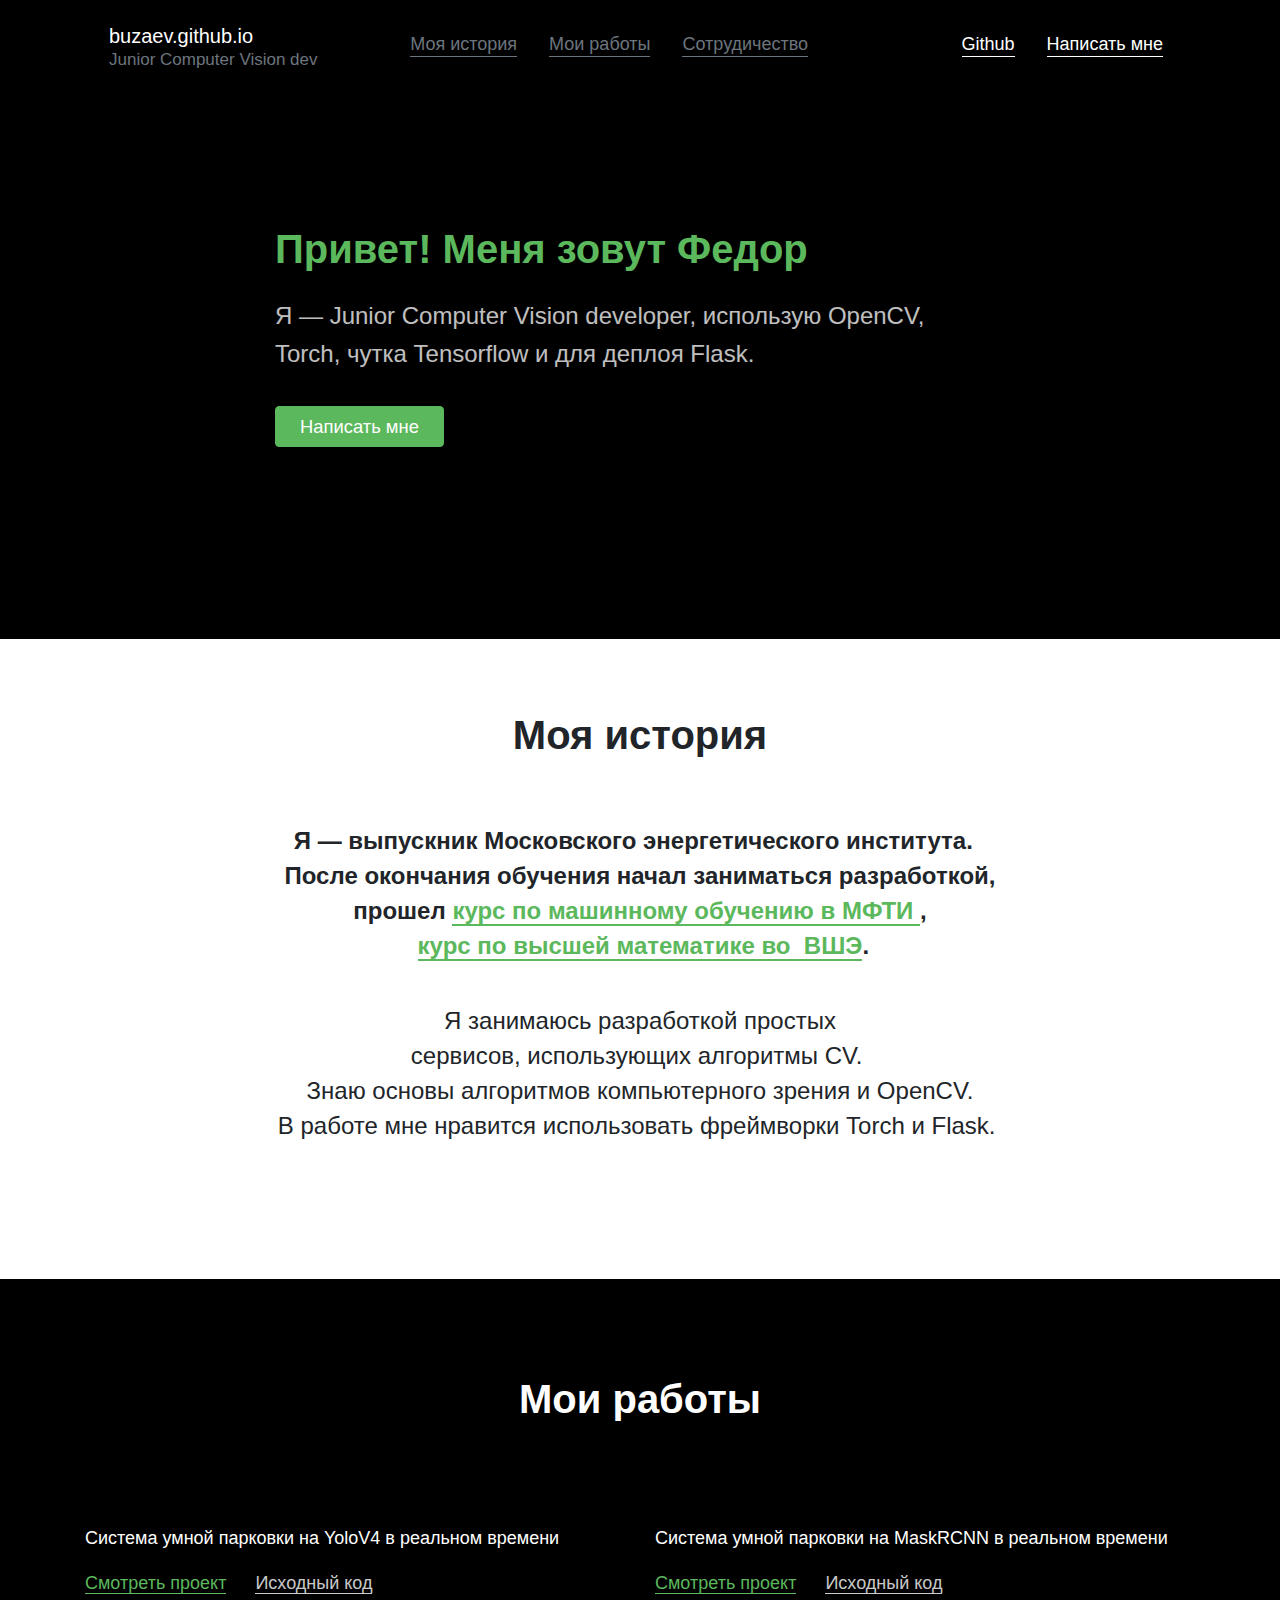
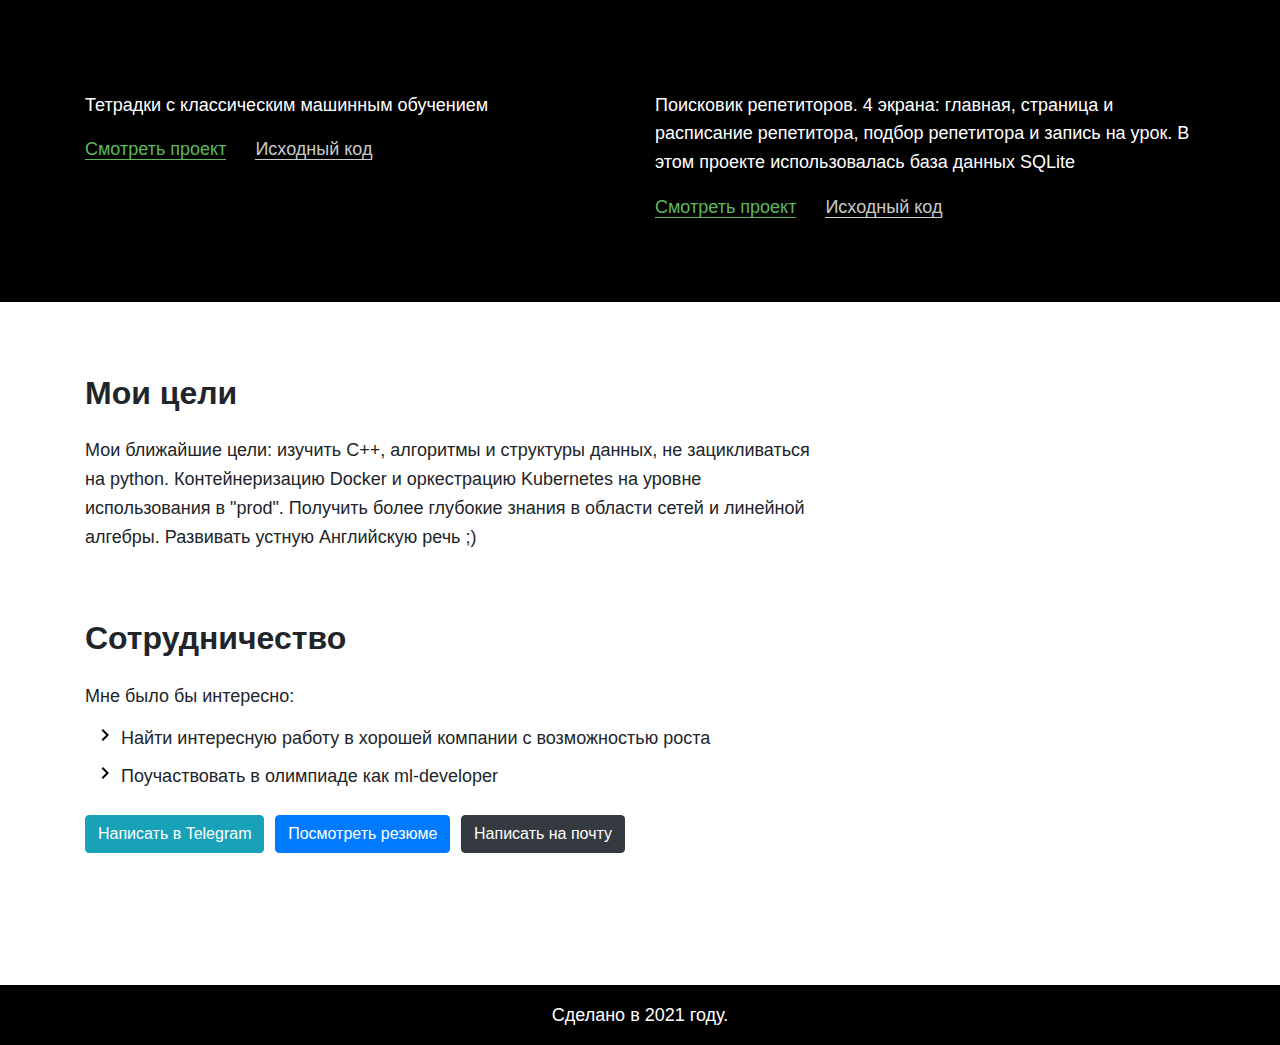
==== index.html @ 179e17c2 "second" ====
<!DOCTYPE html>
<html lang="ru">
  <head>
    <meta charset="utf-8">
    <meta name="viewport" content="width=device-width, initial-scale=1, shrink-to-fit=no">
    <link rel="stylesheet" href="https://maxcdn.bootstrapcdn.com/bootstrap/4.0.0/css/bootstrap.min.css" integrity="sha384-Gn5384xqQ1aoWXA+058RXPxPg6fy4IWvTNh0E263XmFcJlSAwiGgFAW/dAiS6JXm" crossorigin="anonymous">
    <link rel="stylesheet" href="css/custom.css">
    <title> buzaev.github.io | Junior computer vision dev</title>
  </head>
  <body>

    <section class="promo dark-bg pt-2 pb-5">
      <div class="container">
        <nav class="navbar navbar-expand-lg mb-5 navbar-dark">
          <a href="#" class="navbar-brand logo d-flex align-items-center text-white text-decoration-none align-content-start">
            <div class="logo-left pr-2">
              <img src="../static/6.png" alt="" class="rounded-circle" width="54">
            </div>
            <div class="logo-right ">
              <div class="logo-title">buzaev.github.io</div>
              <div class="logo-subtitle text-muted">Junior Computer Vision dev</div>
            </div>
          </a>
          <button class="navbar-toggler navbar-light" type="button" data-toggle="collapse" data-target="#navbarNav" aria-controls="navbarNav" aria-expanded="false" aria-label="Toggle navigation">
            <span class="navbar-toggler-icon"></span>
          </button>
          <div class="collapse navbar-collapse" id="navbarNav">
            <ul class="nav m-auto">
              <li class="nav-item mx-3">
                <a href="#story" class="nav-link text-muted link-border-bottom">Моя история</a>
              </li>
              <li class="nav-item mx-3">
                <a href="#projects" class="nav-link text-muted link-border-bottom">Мои работы</a>
              </li>
              <li class="nav-item mx-3">
                <a href="#contact" class="nav-link text-muted link-border-bottom">Сотрудичество</a>
              </li>
            </ul>
            <ul class="nav ml-auto">
              <li class="nav-item mx-3">
                <a href="https://github.com/buzaev-fedor" class="nav-link text-white link-border-bottom">Github</a>
              </li>
              <li class="nav-item mx-3 mr-0">
                <a href="#contact" class="nav-link text-white link-border-bottom">Написать мне</a>
              </li>
            </ul>
          </div>
        </nav>


        <div class="row py-0 py-sm-5">
          <div class="col-12 col-lg-8 offset-lg-2 mb-0 mb-sm-5 py-5">
            <h1 class="h1 font-weight-bold font-color-green mb-4">Привет! Меня зовут Федор</h1>
            <p class="promo-text pb-3">Я&nbsp;&mdash; Junior Computer Vision developer, использую OpenCV, <br> Torch, чутка Tensorflow и для деплоя Flask. </p>
            <a href="#contact" class="btn btn-success btn-green">Написать мне</a>
          </div>
        </div>
      </div>
    </section>

    <section class="story container py-5 text-center" id="story">
      <h2 class="h1 font-weight-bold mt-4 mb-3 mb-sm-5 pb-3">Моя история</h2>
      <div class="row">
        <div class="col-12 col-sm-8 offset-sm-2 px-2 pb-5">
          <p class="font-weight-bold pb-4">Я &mdash; выпускник Московского энергетического института. &nbsp После окончания обучения&nbsp;начал заниматься разработкой, прошел <a href="https://drive.google.com/file/d/1KA5EN2AkxcQYVrRhtXF7GDnsIg-53FVK/view?usp=sharing" class="story-link" target="_blank">курс по&nbsp;машинному обучению в МФТИ&nbsp;</a>,<br> &nbsp;<a href="https://drive.google.com/file/d/1lY4Bqi9aHiWbyceCOybcDTuI1pbOfR4i/view?usp=sharing" class="story-link" target="_blank">курс по&nbsp;высшей математике во &nbsp;ВШЭ</a>.</p>
          <p class="pb-4">Я&nbsp;занимаюсь разработкой простых<br> сервисов, использующих алгоритмы CV.&nbsp;<br> Знаю основы алгоритмов компьютерного зрения и OpenCV. <br> В&nbsp;работе мне нравится использовать фреймворки Torch и Flask.&nbsp;</p>
        </div>
      </div>
    </section>

    <section class="projects dark-bg pt-3 pt-sm-5 pb-3" id="projects">
      <div class="container">
        <h2 class="h1 font-weight-bold text-center mt-4 mt-sm-5 mb-0 mb-sm-4 pb-5">Мои работы</h2>
        <div class="row">
          <div class="col-12 col-sm-6 mb-5">
            <img src="../static/yolo.jpg" alt="" class="w-100 pb-4">
            <p class="mb-3">Система умной парковки на YoloV4 в реальном времени</p>
            <p>
              <a href="https://github.com/buzaev-fedor/Smart-parking-yolo" target="_blank" class="link link-green mr-4">Смотреть проект</a>
              <a href="https://github.com/buzaev-fedor/Smart-parking-yolo/blob/main/main.py" target="_blank" class="link">Исходный код</a>
            </p>
          </div>
          <div class="col-12 col-sm-6 mb-5">
            <img src="../static/maskrcnn.jpg" alt="" class="w-100 pb-4">
            <p class="mb-3">Система умной парковки на MaskRCNN в реальном времени</p>
            <p>
              <a href="https://github.com/buzaev-fedor/Smart-Parking-System-MaskRCNN" target="_blank" class="link link-green mr-4">Смотреть проект</a>
              <a href="https://github.com/buzaev-fedor/Smart-Parking-System-MaskRCNN/blob/main/main.py" target="_blank" class="link">Исходный код</a>
            </p>
          </div>
          <div class="col-12 col-sm-6 mb-5">
            <img src="../static/notebooks.jpg" alt="" class="w-100 pb-4">
            <p class="mb-3">Тетрадки с классическим машинным обучением</p>
            <p>
              <a href="https://github.com/buzaev-fedor/my-project-from-ml-course" target="_blank" class="link link-green mr-4">Смотреть проект</a>
              <a href="https://github.com/buzaev-fedor/my-project-from-ml-course" target="_blank" class="link">Исходный код</a>
            </p>
          </div>
          <div class="col-12 col-sm-6 mb-5">
            <img src="../static/teachers.jpg" alt="" class="w-100 pb-4">
            <p class="mb-3">Поисковик репетиторов. 4&nbsp;экрана: главная, страница и расписание репетитора, подбор репетитора и запись на урок. В этом проекте использовалась база данных SQLite</p>
            <p>
              <a href="https://dry-savannah-88077.herokuapp.com/" target="_blank" class="link link-green mr-4">Смотреть проект</a>
              <a href="https://github.com/buzaev-fedor/stepik_week_4" target="_blank" class="link">Исходный код</a>
            </p>
          </div>
        </div>
      </div>
    </section>

    <section class="goals container pt-3 pt-sm-5 pb-3">
      <h2 class="h2 font-weight-bold my-4">Мои цели</h2>
      <div class="row">
        <div class="col-12 col-sm-8 pb-1">
          <p class="pb-2">Мои ближайшие цели: изучить C++, алгоритмы и структуры данных, не зацикливаться на python. Контейнеризацию Docker и оркестрацию Kubernetes на уровне использования в "prod". Получить более глубокие знания в области сетей и линейной алгебры. Развивать устную Английскую речь ;)</p>
        </div>
      </div>
    </section>

    <section class="goals container mb-5 pb-sm-5 pb-0" id="contact">
      <h2 class="h2 font-weight-bold my-4">Сотрудничество</h2>
      <div class="row">
        <div class="col-12 col-sm-8 pb-1">
          <p class="pb-1 mb-1">Мне было бы интересно:</p>
          <ul class="list-unstyled mb-4">
            <li class="d-flex align-items-center align-content-start m-2" style="line-height: 24px;">
              <span class="pr-1">
                <svg xmlns="http://www.w3.org/2000/svg" height="24" viewBox="0 0 24 24" width="24"><path d="M10 6L8.59 7.41 13.17 12l-4.58 4.59L10 18l6-6z"/><path d="M0 0h24v24H0z" fill="none"/></svg>
              </span>
              <span>Найти интересную работу в хорошей компании с возможностью роста</span>
            </li>
            <li class="d-flex align-items-center align-content-start m-2" style="line-height: 24px;">
              <span class="pr-1">
                <svg xmlns="http://www.w3.org/2000/svg" height="24" viewBox="0 0 24 24" width="24"><path d="M10 6L8.59 7.41 13.17 12l-4.58 4.59L10 18l6-6z"/><path d="M0 0h24v24H0z" fill="none"/></svg>
              </span>
              <span>Поучаствовать в олимпиаде как ml-developer</span>
            </li>
          </ul>
          <div class="row">
            <div class="col-12 col-sm-9">
              <p class="d-flex justify-content-between flex-wrap">
                <a href="https://teleg.run/fbuzaev" class="btn btn-info mb-3" target="_blank">Написать в Telegram</a>
                  <a href=https://drive.google.com/file/d/1XdAFkaZh8h7i0Ovs1we1ITmmobDO7Qgw/view?usp=sharing" class="btn btn-primary mb-3" target="_blank">Посмотреть резюме</a>
                <a href="mailto:fbuzaev@gmail.com" class="btn btn btn-dark mb-3" target="_blank">Написать на почту</a>
              </p>
            </div>
          </div>
        </div>
      </div>
    </section>

    <footer class="footer dark-bg">
      <nav class="container navbar ">
        <ul class="nav m-auto py-2">
          <li class="nav-item mx-3">
            Cделано в 2021 году.
          </li>
        </ul>
      </nav>
    </footer>

    <script src="https://code.jquery.com/jquery-3.2.1.slim.min.js" integrity="sha384-KJ3o2DKtIkvYIK3UENzmM7KCkRr/rE9/Qpg6aAZGJwFDMVNA/GpGFF93hXpG5KkN" crossorigin="anonymous"></script>
    <script src="https://cdnjs.cloudflare.com/ajax/libs/popper.js/1.12.9/umd/popper.min.js" integrity="sha384-ApNbgh9B+Y1QKtv3Rn7W3mgPxhU9K/ScQsAP7hUibX39j7fakFPskvXusvfa0b4Q" crossorigin="anonymous"></script>
    <script src="https://maxcdn.bootstrapcdn.com/bootstrap/4.0.0/js/bootstrap.min.js" integrity="sha384-JZR6Spejh4U02d8jOt6vLEHfe/JQGiRRSQQxSfFWpi1MquVdAyjUar5+76PVCmYl" crossorigin="anonymous"></script>
  </body>
</html>
---- css/custom.css ----
html {
  scroll-behavior: smooth;
}

body {
  font-size: 18px;
  line-height: 1.6;
}

.dark-bg {
  background: #000;
  color: #fff;
}

.dark-bg .navbar-toggler {
  border: 1px solid #fff;
  color: #fff;
}

.font-color-green {
  color: #5CB85C;
}

.btn-green {
  font-size: 1.15rem;
  padding-left: 1.5rem;
  padding-right: 1.5rem;
  background-color: #5CB85C;
  border-color: #5CB85C;
}

.promo-text {
  font-size: 24px;
  opacity: .75;
}

.link-border-bottom {
  display: inline-block;
  padding:0;
  text-decoration: none;
  line-height: 1.3;
  border-bottom: 1px solid #6c757d;
  transition: .4s ease;
}

.text-white.link-border-bottom {
  border-bottom: 1px solid #fff;
}

.link-border-bottom:hover {
  border-color: transparent;
}

.link {
  color: rgba(255,255,255,.8);
  text-decoration: none;
  transition: .4s ease;
  border-bottom: 1px solid rgba(255,255,255,.8);
}

.link:hover {
  color: rgba(255,255,255,.8);
  text-decoration: none;
  border-color: transparent;
}

.link.link-green {
  color: #5CB85C;
  border-color: #5CB85C;
}

.link.link-green:hover {
  color: #5CB85C;
  border-color: transparent;
}

.link.link-yellow {
  color: #ffeb3b;
  border-color: #ffeb3b;
}

.link.link-yellow:hover {
  color: #ffeb3b;
  border-color: transparent;
}

.logo:hover {
  text-decoration: none;
  transition: .4s ease;
  opacity: .85;
}

.logo-title {
  font-size: 20px;
  line-height: 1.5;
}

.logo-subtitle {
  font-size: 17px;
  line-height: 1;
}

.story p {
  font-size: 24px;
  line-height: 35px;
}

.story-link {
  color: #5CB85C;
  text-decoration: none;
  transition: .4s ease;
  border-bottom: 2px solid #5CB85C;
}

.story-link:hover {
  color: #5CB85C;
  text-decoration: none;
  border-color: transparent;
}
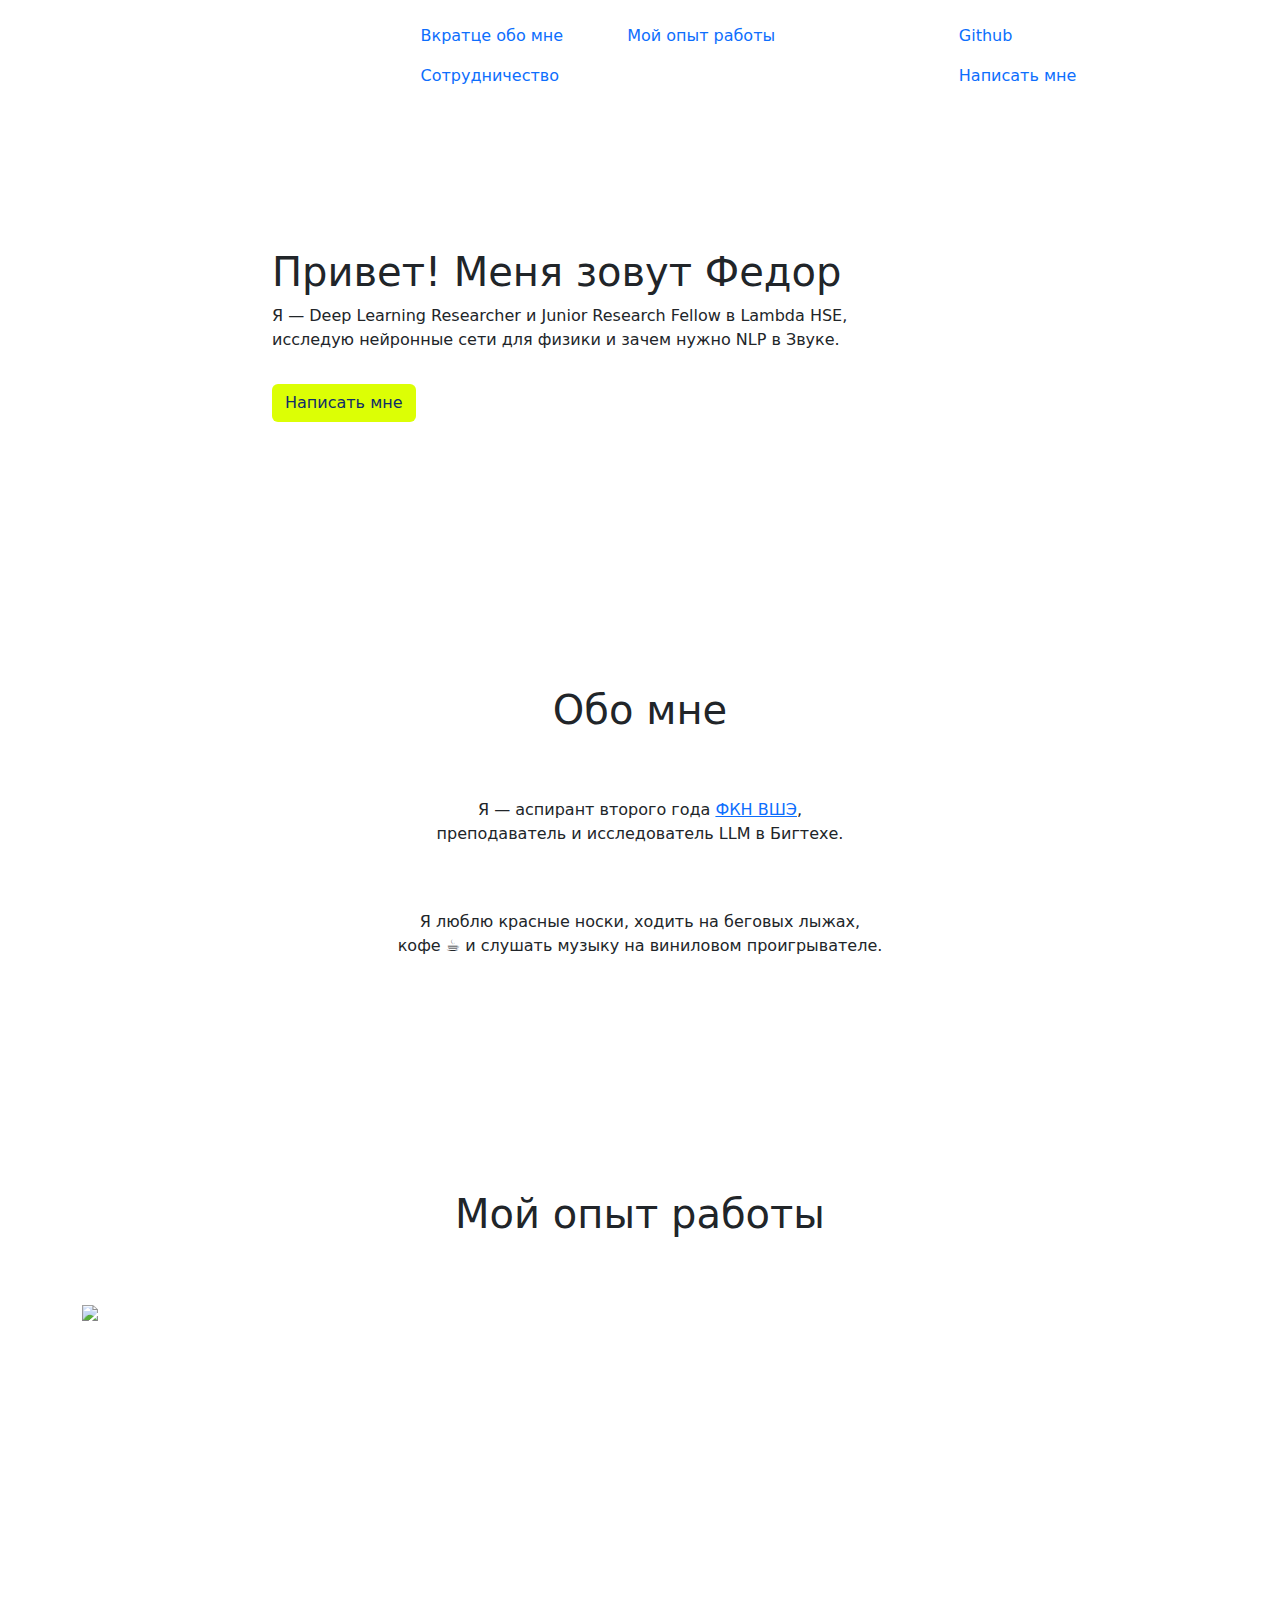
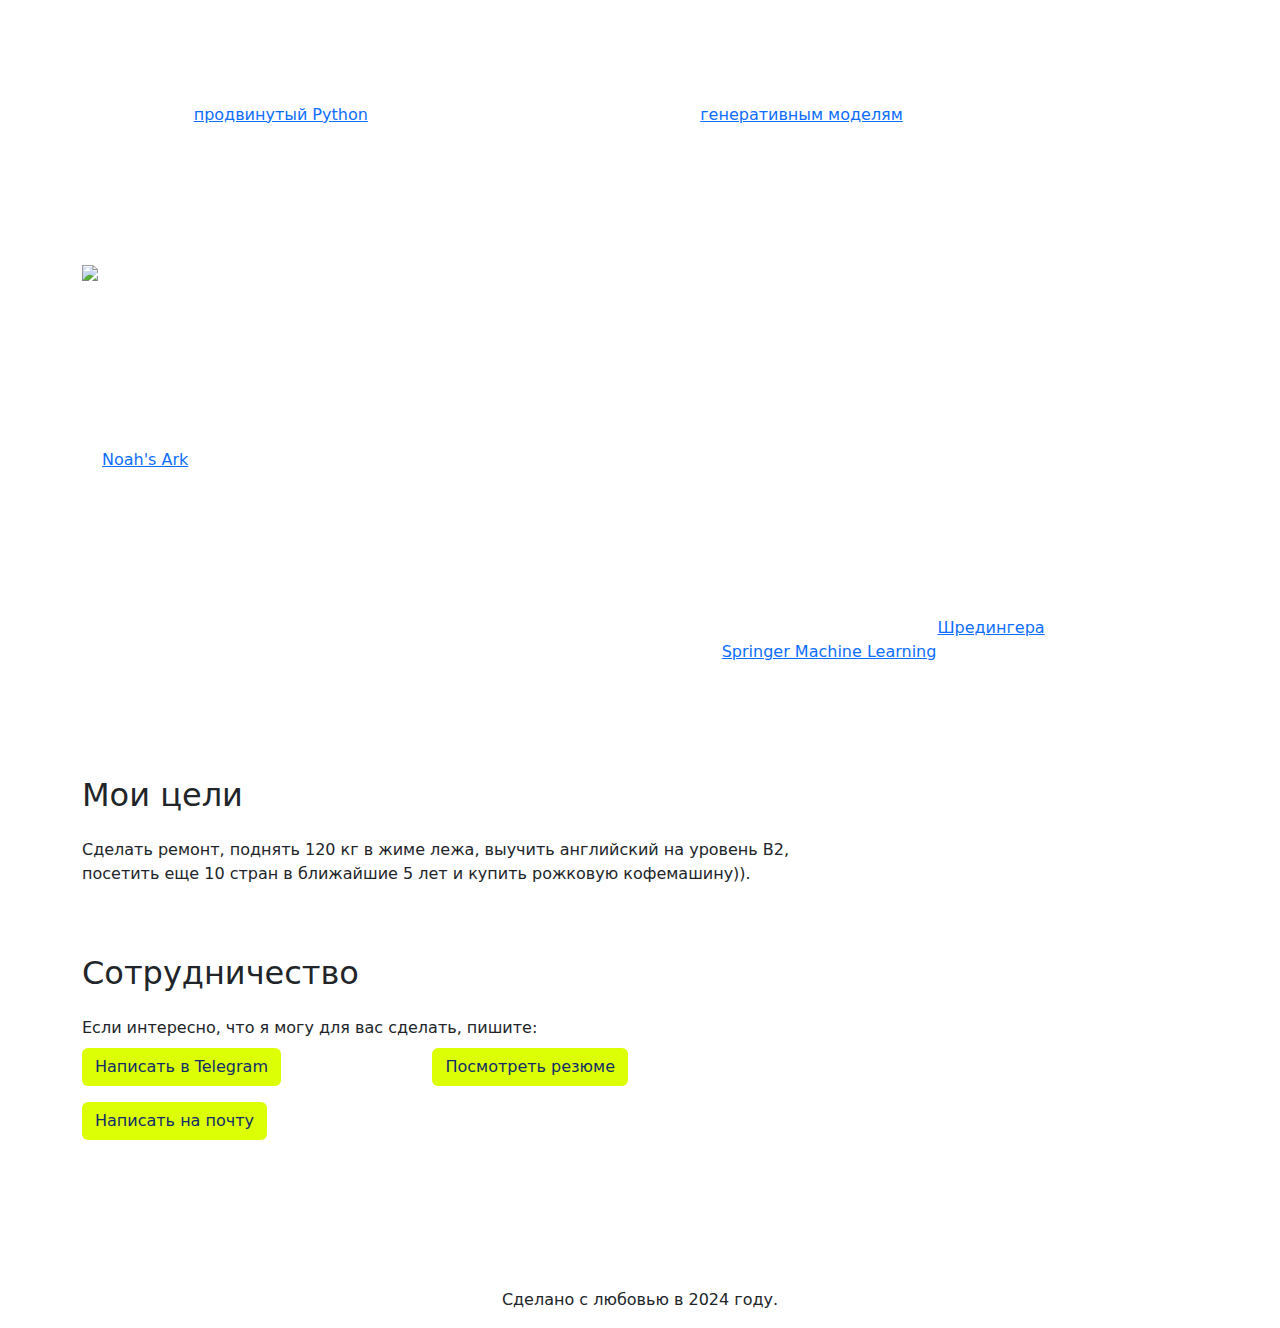
==== commit 3d951362: "Add html out for github" ====
--- a/index.html
+++ b/index.html
@@ -2,109 +2,132 @@
 <html lang="ru">
   <head>
     <meta charset="utf-8">
-    <meta name="viewport" content="width=device-width, initial-scale=1, shrink-to-fit=no">
-    <link rel="stylesheet" href="https://maxcdn.bootstrapcdn.com/bootstrap/4.0.0/css/bootstrap.min.css" integrity="sha384-Gn5384xqQ1aoWXA+058RXPxPg6fy4IWvTNh0E263XmFcJlSAwiGgFAW/dAiS6JXm" crossorigin="anonymous">
-    <link rel="stylesheet" href="css/custom.css">
-    <title> buzaev.github.io | Junior computer vision dev</title>
+    <meta name="viewport" content="width=device-width, initial-scale=1, shrink-to-fit=no"">
+    <link href="https://cdn.jsdelivr.net/npm/bootstrap@5.3.3/dist/css/bootstrap.min.css" rel="stylesheet", crossorigin="anonymous">
+    <link rel="stylesheet" href="static/css/custom.css">
+    <title> buzaev-fedor.github.io | Deep Learning Researcher </title>
   </head>
   <body>
 
     <section class="promo dark-bg pt-2 pb-5">
       <div class="container">
         <nav class="navbar navbar-expand-lg mb-5 navbar-dark">
-          <a href="#" class="navbar-brand logo d-flex align-items-center text-white text-decoration-none align-content-start">
-            <div class="logo-left pr-2">
-              <img src="../static/6.png" alt="" class="rounded-circle" width="54">
+          <div class="container-fluid">
+            <a href="#" class="navbar-brand logo d-flex align-items-center text-decoration-none">
+              <div class="logo-left pe-2">
+                <img src="../static/6.png" alt="" class="rounded-circle" width="70">
+              </div>
+              <div class="logo-right" style="margin-left: 6px;">
+                <div class="logo-title link-purple">buzaev-fedor.github.io</div>
+                <div class="logo-subtitle text-yellow">Deep Learning Researcher</div>
+              </div>
+            </a>
+            <button class="navbar-toggler" type="button" data-bs-toggle="collapse" data-bs-target="#navbarNav" aria-controls="navbarNav" aria-expanded="false" aria-label="Toggle navigation">
+              <span class="navbar-toggler-icon"></span>
+            </button>
+            <div class="collapse navbar-collapse" id="navbarNav">
+              <ul class="nav m-auto">
+                <li class="nav-item mx-3">
+                  <a href="#story" class="nav-link link-purple link-border-bottom">Вкратце обо мне</a>
+                </li>
+                <li class="nav-item mx-3">
+                  <a href="#projects" class="nav-link link-purple link-border-bottom">Мой опыт работы</a>
+                </li>
+                <li class="nav-item mx-3">
+                  <a href="#contact" class="nav-link link-purple link-border-bottom">Сотрудничество</a>
+                </li>
+              </ul>
+              <ul class="nav ml-auto">
+                <li class="nav-item mx-3">
+                  <a href="https://github.com/buzaev-fedor" class="nav-link link-purple link-border-bottom">Github</a>
+                </li>
+                <li class="nav-item mx-3 mr-0">
+                  <a href="#contact" class="nav-link link-purple link-border-bottom">Написать мне</a>
+                </li>
+              </ul>
             </div>
-            <div class="logo-right ">
-              <div class="logo-title">buzaev.github.io</div>
-              <div class="logo-subtitle text-muted">Junior Computer Vision dev</div>
-            </div>
-          </a>
-          <button class="navbar-toggler navbar-light" type="button" data-toggle="collapse" data-target="#navbarNav" aria-controls="navbarNav" aria-expanded="false" aria-label="Toggle navigation">
-            <span class="navbar-toggler-icon"></span>
-          </button>
-          <div class="collapse navbar-collapse" id="navbarNav">
-            <ul class="nav m-auto">
-              <li class="nav-item mx-3">
-                <a href="#story" class="nav-link text-muted link-border-bottom">Моя история</a>
-              </li>
-              <li class="nav-item mx-3">
-                <a href="#projects" class="nav-link text-muted link-border-bottom">Мои работы</a>
-              </li>
-              <li class="nav-item mx-3">
-                <a href="#contact" class="nav-link text-muted link-border-bottom">Сотрудичество</a>
-              </li>
-            </ul>
-            <ul class="nav ml-auto">
-              <li class="nav-item mx-3">
-                <a href="https://github.com/buzaev-fedor" class="nav-link text-white link-border-bottom">Github</a>
-              </li>
-              <li class="nav-item mx-3 mr-0">
-                <a href="#contact" class="nav-link text-white link-border-bottom">Написать мне</a>
-              </li>
-            </ul>
           </div>
         </nav>
 
 
         <div class="row py-0 py-sm-5">
           <div class="col-12 col-lg-8 offset-lg-2 mb-0 mb-sm-5 py-5">
-            <h1 class="h1 font-weight-bold font-color-green mb-4">Привет! Меня зовут Федор</h1>
-            <p class="promo-text pb-3">Я&nbsp;&mdash; Junior Computer Vision developer, использую OpenCV, <br> Torch, чутка Tensorflow и для деплоя Flask. </p>
-            <a href="#contact" class="btn btn-success btn-green">Написать мне</a>
+            <h1 class="h1 font-weight-bold font greeting-text text-blue">Привет! Меня зовут Федор</h1>
+            <p class="promo-text pb-3">Я&nbsp;&mdash; Deep Learning Researcher и Junior Research Fellow в Lambda HSE, <br> исследую нейронные сети для физики и зачем нужно NLP в Звуке. </p>
+            <a href="#contact" class="btn text-center" style="background-color: #DCFF05; color: #102D69">Написать мне</a>
           </div>
         </div>
       </div>
     </section>
 
     <section class="story container py-5 text-center" id="story">
-      <h2 class="h1 font-weight-bold mt-4 mb-3 mb-sm-5 pb-3">Моя история</h2>
+      <h2 class="h1 font-weight-bold mt-4 mb-3 mb-sm-5 pb-3 navigo-font">Обо мне</h2>
       <div class="row">
         <div class="col-12 col-sm-8 offset-sm-2 px-2 pb-5">
-          <p class="font-weight-bold pb-4">Я &mdash; выпускник Московского энергетического института. &nbsp После окончания обучения&nbsp;начал заниматься разработкой, прошел <a href="https://drive.google.com/file/d/1KA5EN2AkxcQYVrRhtXF7GDnsIg-53FVK/view?usp=sharing" class="story-link" target="_blank">курс по&nbsp;машинному обучению в МФТИ&nbsp;</a>,<br> &nbsp;<a href="https://drive.google.com/file/d/1lY4Bqi9aHiWbyceCOybcDTuI1pbOfR4i/view?usp=sharing" class="story-link" target="_blank">курс по&nbsp;высшей математике во &nbsp;ВШЭ</a>.</p>
-          <p class="pb-4">Я&nbsp;занимаюсь разработкой простых<br> сервисов, использующих алгоритмы CV.&nbsp;<br> Знаю основы алгоритмов компьютерного зрения и OpenCV. <br> В&nbsp;работе мне нравится использовать фреймворки Torch и Flask.&nbsp;</p>
+          <p class="font-weight-bold pb-4">Я &mdash; аспирант второго года <a href="https://www.hse.ru/staff/buzaev" class="story-link" target="_blank">ФКН ВШЭ</a>,<br> преподаватель и исследователь LLM в Бигтехе.<br> &nbsp;
+            <p class="font-weight-bold pb-4">Я люблю красные носки, ходить на беговых лыжах,<br> кофе ☕ и слушать музыку на виниловом проигрывателе.</p>
         </div>
       </div>
     </section>
 
     <section class="projects dark-bg pt-3 pt-sm-5 pb-3" id="projects">
       <div class="container">
-        <h2 class="h1 font-weight-bold text-center mt-4 mt-sm-5 mb-0 mb-sm-4 pb-5">Мои работы</h2>
-        <div class="row">
-          <div class="col-12 col-sm-6 mb-5">
-            <img src="../static/yolo.jpg" alt="" class="w-100 pb-4">
-            <p class="mb-3">Система умной парковки на YoloV4 в реальном времени</p>
-            <p>
-              <a href="https://github.com/buzaev-fedor/Smart-parking-yolo" target="_blank" class="link link-green mr-4">Смотреть проект</a>
-              <a href="https://github.com/buzaev-fedor/Smart-parking-yolo/blob/main/main.py" target="_blank" class="link">Исходный код</a>
-            </p>
+        <h2 class="h1 font-weight-bold text-center mt-4 mt-sm-5 mb-0 mb-sm-4 pb-5 navigo-font">Мой опыт работы</h2>
+        
+        <div class="work-experience text-white">
+          <div class="d-flex align-items-center mb-4">
+            <img src="../static/01_Logo_HSE_full_rus_PANTONE_for_dark_2.png" alt="HSE Logo" class="me-3" style="height: 60px; margin-top: -6px;">
+            <div class="d-flex flex-column justify-content-center">
+              <h3 class="h4 mb-1">НИУ «ВШЭ»</h3>
+              <p class="text-white-40 mb-0">Сентябрь 2022 – Настоящее время</p>
+            </div>
           </div>
-          <div class="col-12 col-sm-6 mb-5">
-            <img src="../static/maskrcnn.jpg" alt="" class="w-100 pb-4">
-            <p class="mb-3">Система умной парковки на MaskRCNN в реальном времени</p>
-            <p>
-              <a href="https://github.com/buzaev-fedor/Smart-Parking-System-MaskRCNN" target="_blank" class="link link-green mr-4">Смотреть проект</a>
-              <a href="https://github.com/buzaev-fedor/Smart-Parking-System-MaskRCNN/blob/main/main.py" target="_blank" class="link">Исходный код</a>
-            </p>
+          
+          <div class="position mb-4" style="margin-left: 20px;">
+            <h4 class="h5 text-purple">Младший научный сотрудник</h4>
+            <p class="text-white" style="opacity: 0.4">Октябрь 2023 – настоящее время</p>
+            <p>Занимаюсь изучением применения концепции Physics Informed Neural Networks для предсказания погодных условий.</p>
           </div>
-          <div class="col-12 col-sm-6 mb-5">
-            <img src="../static/notebooks.jpg" alt="" class="w-100 pb-4">
-            <p class="mb-3">Тетрадки с классическим машинным обучением</p>
-            <p>
-              <a href="https://github.com/buzaev-fedor/my-project-from-ml-course" target="_blank" class="link link-green mr-4">Смотреть проект</a>
-              <a href="https://github.com/buzaev-fedor/my-project-from-ml-course" target="_blank" class="link">Исходный код</a>
-            </p>
+
+          <div class="position mb-4" style="margin-left: 20px;">
+            <h4 class="h5 text-purple">Стажер-исследователь</h4>
+            <p class="text-white" style="opacity: 0.4">Июнь 2023 – Октябрь 2023</p>
+            <p>Исследовал Physics Informed Neural Networks для Баротропного уравнения.</p>
           </div>
-          <div class="col-12 col-sm-6 mb-5">
-            <img src="../static/teachers.jpg" alt="" class="w-100 pb-4">
-            <p class="mb-3">Поисковик репетиторов. 4&nbsp;экрана: главная, страница и расписание репетитора, подбор репетитора и запись на урок. В этом проекте использовалась база данных SQLite</p>
-            <p>
-              <a href="https://dry-savannah-88077.herokuapp.com/" target="_blank" class="link link-green mr-4">Смотреть проект</a>
-              <a href="https://github.com/buzaev-fedor/stepik_week_4" target="_blank" class="link">Исходный код</a>
-            </p>
+
+          <div class="position mb-4" style="margin-left: 20px;">
+            <h4 class="h5 text-purple">Преподаватель курсов</h4>
+            <p class="text-white" style="opacity: 0.4">Сентябрь 2023 – Настоящее время</p>
+            <p>Преподаю <a href="https://www.hse.ru/edu/courses/908663251" class="link-purple">продвинутый Python</a> на 2-ом курсе ЭАД, также вел курс по <a href="https://www.hse.ru/edu/courses/835142953" class="link-purple">генеративным моделям</a> на 4-ом курсе ПМИ.</p>
           </div>
-        </div>
+
+          <div class="position mb-4" style="margin-left: 20px;">
+            <h4 class="h5 text-purple">Ассистент курса по продвинутому Python</h4>
+            <p class="text-white" style="opacity: 0.4">Сентябрь 2022 – Декабрь 2022</p>
+            <p>Был ассистентом лектора и соавтором курса, участвовал в разработке материалов и проведении практических занятий.</p>
+          </div>
+
+          <div class="work-experience text-white"></div>
+          <div class="d-flex align-items-center mb-4">
+            <img src="../static/huawei_logo.png" alt="Huawei Logo" class="me-3" style="height: 60px; margin-top: -9px;">
+            <div class="d-flex flex-column justify-content-center">
+              <h3 class="h4 mb-1">Huawei Russian Research Institute</h3>
+              <p class="text-white-40 mb-0">Сентябрь 2022 – Настоящее время</p>
+            </div>
+          </div>
+          
+          <div class="position mb-4" style="margin-left: 20px;">
+            <h4 class="h5 text-purple">Middle Deep Learning Researcher</h4>
+            <p class="text-white" style="opacity: 0.4">Август 2023 – настоящее время</p>
+            <p>Занимаюсь разработкой и обученией мультимодальной LLM модели, которая расшифровывает аудиотокены в рамках группы <a href="https://www.noahlab.com.hk/" class="link-purple" target="_blank">Noah's Ark</a>. <br> Исследовал подходы Differential Evolution в AutoML для Physics Informed Neural Networks. Подход был интегрирован в Huawei Cloud.</p>
+          </div>
+          <div class="position mb-4" style="margin-left: 20px;">
+            <h4 class="h5 text-purple">Junior Deep Learning Researcher</h4>
+            <p class="text-white" style="opacity: 0.4">Сентябрь 2022 – Август 2023</p>
+            <p>Исследовал подходы Physics Informed Neural Networks для моделирования уравнений Максвелла, <a href="https://link.springer.com/article/10.1134/S1064562423701120" class="link-purple" target="_blank">Шредингера</a>, Пуассона и др. 
+              <br> Была выпущена статья, как можно ускорить обучение PINN's в журнале <a href="https://link.springer.com/article/10.1007/s10994-023-06442-6" class="link-purple" target="_blank">Springer Machine Learning</a>.</p>
+          </div>
+
       </div>
     </section>
 
@@ -112,7 +135,7 @@
       <h2 class="h2 font-weight-bold my-4">Мои цели</h2>
       <div class="row">
         <div class="col-12 col-sm-8 pb-1">
-          <p class="pb-2">Мои ближайшие цели: изучить C++, алгоритмы и структуры данных, не зацикливаться на python. Контейнеризацию Docker и оркестрацию Kubernetes на уровне использования в "prod". Получить более глубокие знания в области сетей и линейной алгебры. Развивать устную Английскую речь ;)</p>
+          <p class="pb-2">Сделать ремонт, поднять 120 кг в жиме лежа, выучить английский на уровень B2, <br> посетить еще 10 стран в ближайшие 5 лет и купить рожковую кофемашину)).</p>
         </div>
       </div>
     </section>
@@ -121,8 +144,8 @@
       <h2 class="h2 font-weight-bold my-4">Сотрудничество</h2>
       <div class="row">
         <div class="col-12 col-sm-8 pb-1">
-          <p class="pb-1 mb-1">Мне было бы интересно:</p>
-          <ul class="list-unstyled mb-4">
+          <p class="pb-1 mb-1">Если интересно, что я могу для вас сделать, пишите:</p>
+          <!-- <ul class="list-unstyled mb-4">
             <li class="d-flex align-items-center align-content-start m-2" style="line-height: 24px;">
               <span class="pr-1">
                 <svg xmlns="http://www.w3.org/2000/svg" height="24" viewBox="0 0 24 24" width="24"><path d="M10 6L8.59 7.41 13.17 12l-4.58 4.59L10 18l6-6z"/><path d="M0 0h24v24H0z" fill="none"/></svg>
@@ -135,13 +158,13 @@
               </span>
               <span>Поучаствовать в олимпиаде как ml-developer</span>
             </li>
-          </ul>
+          </ul> -->
           <div class="row">
             <div class="col-12 col-sm-9">
               <p class="d-flex justify-content-between flex-wrap">
-                <a href="https://teleg.run/fbuzaev" class="btn btn-info mb-3" target="_blank">Написать в Telegram</a>
-                  <a href=https://drive.google.com/file/d/1XdAFkaZh8h7i0Ovs1we1ITmmobDO7Qgw/view?usp=sharing" class="btn btn-primary mb-3" target="_blank">Посмотреть резюме</a>
-                <a href="mailto:fbuzaev@gmail.com" class="btn btn btn-dark mb-3" target="_blank">Написать на почту</a>
+                <a href="https://t.me/fbuzaev" class="btn mb-3" style="background-color: #DCFF05; color: #102D69" target="_blank">Написать в Telegram</a>
+                <a href="https://drive.google.com/file/d/1MdaxIUVVriY-dP2QJFblb_eMxNDgjqYs/view?usp=sharing" class="btn mb-3" style="background-color: #DCFF05; color: #102D69" target="_blank">Посмотреть резюме</a>
+                <a href="mailto:fbuzaev@gmail.com" class="btn mb-3" style="background-color: #DCFF05; color: #102D69" target="_blank">Написать на почту</a>
               </p>
             </div>
           </div>
@@ -153,14 +176,12 @@
       <nav class="container navbar ">
         <ul class="nav m-auto py-2">
           <li class="nav-item mx-3">
-            Cделано в 2021 году.
+            Cделано с любовью в 2024 году.
           </li>
         </ul>
       </nav>
     </footer>
 
-    <script src="https://code.jquery.com/jquery-3.2.1.slim.min.js" integrity="sha384-KJ3o2DKtIkvYIK3UENzmM7KCkRr/rE9/Qpg6aAZGJwFDMVNA/GpGFF93hXpG5KkN" crossorigin="anonymous"></script>
-    <script src="https://cdnjs.cloudflare.com/ajax/libs/popper.js/1.12.9/umd/popper.min.js" integrity="sha384-ApNbgh9B+Y1QKtv3Rn7W3mgPxhU9K/ScQsAP7hUibX39j7fakFPskvXusvfa0b4Q" crossorigin="anonymous"></script>
-    <script src="https://maxcdn.bootstrapcdn.com/bootstrap/4.0.0/js/bootstrap.min.js" integrity="sha384-JZR6Spejh4U02d8jOt6vLEHfe/JQGiRRSQQxSfFWpi1MquVdAyjUar5+76PVCmYl" crossorigin="anonymous"></script>
+    <script src="https://cdn.jsdelivr.net/npm/bootstrap@5.3.3/dist/js/bootstrap.bundle.min.js"></script>
   </body>
 </html>